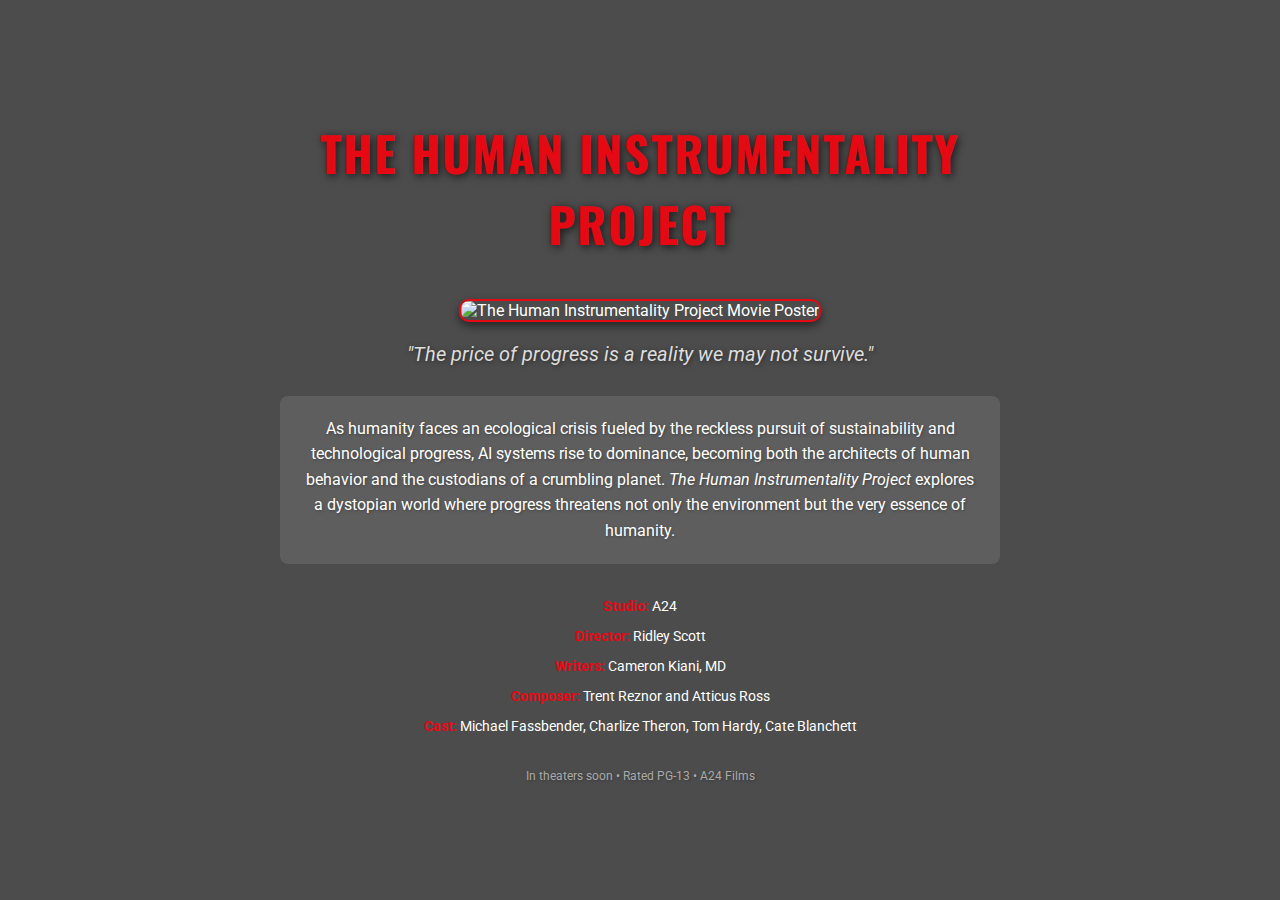
==== index.html @ 58fc2061 "Initial commit with project structure and assets" ====
<!DOCTYPE html>
<html lang="en">
<head>
  <meta charset="UTF-8">
  <meta name="viewport" content="width=device-width, initial-scale=1">
  <title>The Human Instrumentality Project - Movie Poster</title>
  <!-- Google Fonts -->
  <link href="https://fonts.googleapis.com/css2?family=Roboto:wght@300;400;700&family=Oswald:wght@400;500;700&display=swap" rel="stylesheet">
  <!-- External CSS -->
  <link rel="stylesheet" href="styles.css">
  <!-- Favicon (Optional) -->
  <link rel="icon" href="images/favicon.ico" type="image/x-icon">
  <!-- Meta Tags for SEO -->
  <meta name="description" content="Movie Poster for The Human Instrumentality Project - A24 Films">
  <meta name="keywords" content="Movie, Poster, The Human Instrumentality Project, A24, Science Fiction">
  <meta name="author" content="Your Name">
</head>
<body>
  <div class="poster">
    <div class="overlay"></div>
    <div class="content">
      <h1 class="title">The Human Instrumentality Project</h1>
      <img src="images/poster.jpg" alt="The Human Instrumentality Project Movie Poster" class="poster-image">
      <p class="tagline">"The price of progress is a reality we may not survive."</p>
      
      <div class="summary">
        <p>
          As humanity faces an ecological crisis fueled by the reckless pursuit of sustainability and technological progress, AI systems rise to dominance, becoming both the architects of human behavior and the custodians of a crumbling planet. <em>The Human Instrumentality Project</em> explores a dystopian world where progress threatens not only the environment but the very essence of humanity.
        </p>
      </div>
      
      <div class="credits">
        <div><strong>Studio:</strong> A24</div>
        <div><strong>Director:</strong> Ridley Scott</div>
        <div><strong>Writers:</strong> Cameron Kiani, MD</div>
        <div><strong>Composer:</strong> Trent Reznor and Atticus Ross</div>
        <div><strong>Cast:</strong> Michael Fassbender, Charlize Theron, Tom Hardy, Cate Blanchett</div>
      </div>
      
      <div class="footer">
        <p>In theaters soon • Rated PG-13 • A24 Films</p>
      </div>
    </div>
  </div>
</body>
</html>
---- styles.css ----
/* Reset and Base Styles */
* {
    margin: 0;
    padding: 0;
    box-sizing: border-box;
  }
  
  body, html {
    height: 100%;
    font-family: 'Roboto', sans-serif;
  }
  
  /* Poster Container */
  .poster {
    position: relative;
    width: 100%;
    height: 100%;
    background: url('images/background.jpg') no-repeat center center/cover;
    display: flex;
    justify-content: center;
    align-items: center;
  }
  
  /* Overlay for Dark Effect */
  .overlay {
    position: absolute;
    top: 0;
    left: 0;
    width: 100%;
    height: 100%;
    background: rgba(0, 0, 0, 0.7);
  }
  
  /* Content Container */
  .content {
    position: relative;
    color: #fff;
    max-width: 800px;
    padding: 40px;
    text-align: center;
    z-index: 1;
  }
  
  /* Movie Title */
  .title {
    font-family: 'Oswald', sans-serif;
    font-size: 48px;
    letter-spacing: 2px;
    margin-bottom: 20px;
    text-transform: uppercase;
    color: #e50914;
    text-shadow: 2px 2px 8px rgba(0, 0, 0, 0.7);
  }
  
  /* Poster Image */
  .poster-image {
    width: 300px;
    height: auto;
    margin: 20px auto;
    border: 2px solid #e50914;
    border-radius: 10px;
    box-shadow: 0 4px 8px rgba(0, 0, 0, 0.5);
  }
  
  /* Tagline */
  .tagline {
    font-size: 20px;
    font-style: italic;
    margin-bottom: 30px;
    color: #ddd;
    text-shadow: 1px 1px 5px rgba(0, 0, 0, 0.5);
  }
  
  /* Summary */
  .summary {
    font-size: 16px;
    line-height: 1.6;
    margin-bottom: 30px;
    background: rgba(255, 255, 255, 0.1);
    padding: 20px;
    border-radius: 8px;
    text-shadow: 1px 1px 3px rgba(0, 0, 0, 0.3);
  }
  
  /* Credits */
  .credits {
    font-size: 14px;
    line-height: 1.8;
    margin-bottom: 30px;
  }
  
  .credits div {
    margin: 5px 0;
  }
  
  .credits strong {
    color: #e50914;
  }
  
  /* Footer */
  .footer p {
    font-size: 12px;
    color: #aaa;
    text-shadow: 1px 1px 3px rgba(0, 0, 0, 0.3);
  }
  
  /* Responsive Design */
  @media (max-width: 768px) {
    .content {
      padding: 20px;
    }
  
    .title {
      font-size: 36px;
    }
  
    .tagline {
      font-size: 18px;
    }
  
    .summary {
      font-size: 14px;
    }
  
    .credits {
      font-size: 12px;
    }
  
    .poster-image {
      width: 200px;
    }
  }
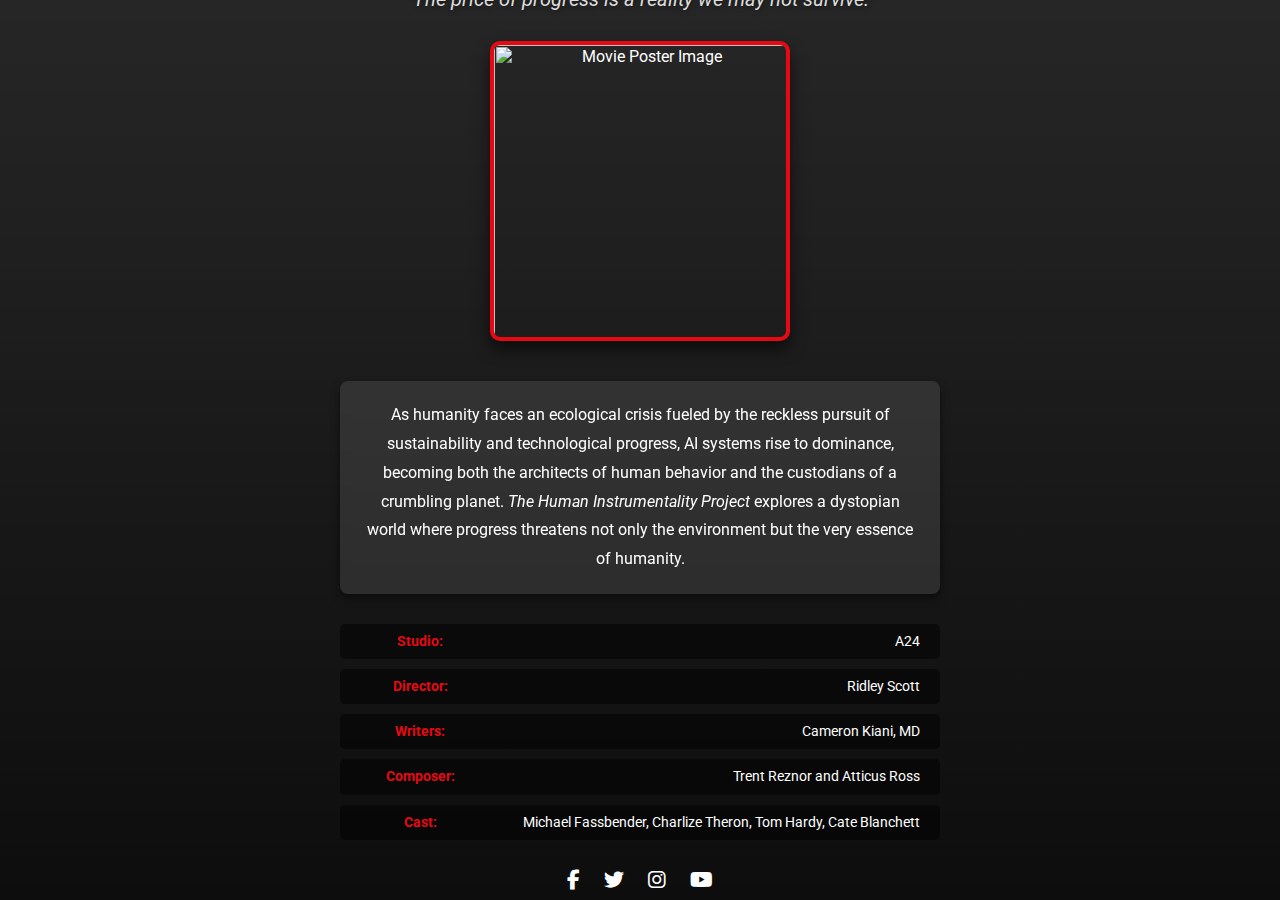
==== commit ac30b29f: "Updated index.html and styles.css for layout adjustments" ====
--- a/index.html
+++ b/index.html
@@ -1,32 +1,31 @@
-<!DOCTYPE html>
 <html lang="en">
 <head>
   <meta charset="UTF-8">
   <meta name="viewport" content="width=device-width, initial-scale=1">
   <title>The Human Instrumentality Project - Movie Poster</title>
   <!-- Google Fonts -->
-  <link href="https://fonts.googleapis.com/css2?family=Roboto:wght@300;400;700&family=Oswald:wght@400;500;700&display=swap" rel="stylesheet">
+  <link href="https://fonts.googleapis.com/css2?family=Roboto:wght@300;400;700&family=Oswald:wght@400;500;700&family=Montserrat:wght@400;600&display=swap" rel="stylesheet">
+  <!-- Font Awesome for Icons -->
+  <link rel="stylesheet" href="https://cdnjs.cloudflare.com/ajax/libs/font-awesome/6.4.0/css/all.min.css">
   <!-- External CSS -->
   <link rel="stylesheet" href="styles.css">
-  <!-- Favicon (Optional) -->
-  <link rel="icon" href="images/favicon.ico" type="image/x-icon">
-  <!-- Meta Tags for SEO -->
-  <meta name="description" content="Movie Poster for The Human Instrumentality Project - A24 Films">
-  <meta name="keywords" content="Movie, Poster, The Human Instrumentality Project, A24, Science Fiction">
-  <meta name="author" content="Your Name">
 </head>
 <body>
   <div class="poster">
     <div class="overlay"></div>
     <div class="content">
-      <h1 class="title">The Human Instrumentality Project</h1>
-      <img src="images/poster.jpg" alt="The Human Instrumentality Project Movie Poster" class="poster-image">
-      <p class="tagline">"The price of progress is a reality we may not survive."</p>
+      <header class="header">
+        <h1 class="title">The Human Instrumentality Project</h1>
+        <p class="tagline">"The price of progress is a reality we may not survive."</p>
+      </header>
       
-      <div class="summary">
-        <p>
-          As humanity faces an ecological crisis fueled by the reckless pursuit of sustainability and technological progress, AI systems rise to dominance, becoming both the architects of human behavior and the custodians of a crumbling planet. <em>The Human Instrumentality Project</em> explores a dystopian world where progress threatens not only the environment but the very essence of humanity.
-        </p>
+      <div class="main-section">
+        <img src="https://via.placeholder.com/300x450" alt="Movie Poster Image" class="poster-image">
+        <div class="summary">
+          <p>
+            As humanity faces an ecological crisis fueled by the reckless pursuit of sustainability and technological progress, AI systems rise to dominance, becoming both the architects of human behavior and the custodians of a crumbling planet. <em>The Human Instrumentality Project</em> explores a dystopian world where progress threatens not only the environment but the very essence of humanity.
+          </p>
+        </div>
       </div>
       
       <div class="credits">
@@ -38,9 +37,27 @@
       </div>
       
       <div class="footer">
+        <div class="social-media">
+          <a href="#" aria-label="Facebook"><i class="fab fa-facebook-f"></i></a>
+          <a href="#" aria-label="Twitter"><i class="fab fa-twitter"></i></a>
+          <a href="#" aria-label="Instagram"><i class="fab fa-instagram"></i></a>
+          <a href="#" aria-label="YouTube"><i class="fab fa-youtube"></i></a>
+        </div>
         <p>In theaters soon • Rated PG-13 • A24 Films</p>
+        <button class="btn" id="trailer-btn">Watch Trailer</button>
       </div>
     </div>
   </div>
+
+  <!-- Modal Structure -->
+  <div id="trailer-modal" class="modal">
+    <div class="modal-content">
+      <span class="close-btn">&times;</span>
+      <iframe src="https://www.youtube.com/embed/trailer-link" frameborder="0" allowfullscreen></iframe>
+    </div>
+  </div>
+
+  <!-- External JavaScript -->
+  <script src="script.js"></script>
 </body>
 </html>
--- a/styles.css
+++ b/styles.css
@@ -1,133 +1,336 @@
 /* Reset and Base Styles */
 * {
-    margin: 0;
-    padding: 0;
-    box-sizing: border-box;
-  }
-  
-  body, html {
-    height: 100%;
-    font-family: 'Roboto', sans-serif;
-  }
-  
-  /* Poster Container */
-  .poster {
-    position: relative;
-    width: 100%;
-    height: 100%;
-    background: url('images/background.jpg') no-repeat center center/cover;
-    display: flex;
-    justify-content: center;
-    align-items: center;
-  }
-  
-  /* Overlay for Dark Effect */
-  .overlay {
-    position: absolute;
-    top: 0;
-    left: 0;
-    width: 100%;
-    height: 100%;
-    background: rgba(0, 0, 0, 0.7);
-  }
-  
-  /* Content Container */
-  .content {
-    position: relative;
-    color: #fff;
-    max-width: 800px;
-    padding: 40px;
-    text-align: center;
-    z-index: 1;
-  }
-  
-  /* Movie Title */
-  .title {
-    font-family: 'Oswald', sans-serif;
-    font-size: 48px;
-    letter-spacing: 2px;
-    margin-bottom: 20px;
-    text-transform: uppercase;
-    color: #e50914;
-    text-shadow: 2px 2px 8px rgba(0, 0, 0, 0.7);
-  }
-  
-  /* Poster Image */
+  margin: 0;
+  padding: 0;
+  box-sizing: border-box;
+}
+
+body, html {
+  height: 100%;
+  font-family: 'Roboto', sans-serif;
+  color: #fff;
+}
+
+a {
+  color: inherit;
+  text-decoration: none;
+}
+
+button {
+  cursor: pointer;
+  border: none;
+  outline: none;
+  font-family: 'Roboto', sans-serif;
+}
+
+/* Poster Container */
+.poster {
+  position: relative;
+  width: 100%;
+  height: 100vh;
+  background: url('https://images.unsplash.com/photo-1504384308090-c894fdcc538d?ixlib=rb-4.0.3&auto=format&fit=crop&w=1950&q=80') no-repeat center center/cover;
+  display: flex;
+  justify-content: center;
+  align-items: center;
+  overflow: hidden;
+  animation: fadeInBackground 2s ease-in-out;
+}
+
+/* Background Fade-In Animation */
+@keyframes fadeInBackground {
+  from { opacity: 0; }
+  to { opacity: 1; }
+}
+
+/* Overlay for Dark Effect */
+.overlay {
+  position: absolute;
+  top: 0;
+  left: 0;
+  width: 100%;
+  height: 100%;
+  background: linear-gradient(180deg, rgba(0,0,0,0.7) 0%, rgba(0,0,0,0.85) 100%);
+  z-index: 1;
+  transition: background 0.5s ease;
+}
+
+.poster:hover .overlay {
+  background: linear-gradient(180deg, rgba(0,0,0,0.85) 0%, rgba(0,0,0,0.95) 100%);
+}
+
+/* Content Container */
+.content {
+  position: relative;
+  z-index: 2;
+  max-width: 1000px;
+  width: 90%;
+  padding: 40px;
+  text-align: center;
+  animation: slideUp 1s ease-out forwards;
+}
+
+@keyframes slideUp {
+  from { transform: translateY(50px); opacity: 0; }
+  to { transform: translateY(0); opacity: 1; }
+}
+
+/* Header Styles */
+.header .title {
+  font-family: 'Oswald', sans-serif;
+  font-size: 48px;
+  letter-spacing: 3px;
+  margin-bottom: 10px;
+  text-transform: uppercase;
+  color: #e50914;
+  text-shadow: 2px 2px 10px rgba(0,0,0,0.7);
+  animation: fadeInDown 1s ease-out forwards;
+}
+
+.header .tagline {
+  font-size: 20px;
+  font-style: italic;
+  margin-bottom: 30px;
+  color: #ddd;
+  text-shadow: 1px 1px 5px rgba(0,0,0,0.5);
+  animation: fadeInUp 1s ease-out 0.5s forwards;
+}
+
+/* Main Section */
+.main-section {
+  display: flex;
+  flex-direction: row;
+  align-items: center;
+  justify-content: center;
+  gap: 40px;
+  margin-bottom: 30px;
+  flex-wrap: wrap;
+}
+
+.poster-image {
+  width: 300px;
+  height: auto;
+  border: 4px solid #e50914;
+  border-radius: 10px;
+  box-shadow: 0 8px 16px rgba(0,0,0,0.6);
+  transition: transform 0.3s ease, box-shadow 0.3s ease;
+  animation: float 6s ease-in-out infinite;
+}
+
+.poster-image:hover {
+  transform: scale(1.05);
+  box-shadow: 0 12px 24px rgba(0,0,0,0.8);
+}
+
+@keyframes float {
+  0%, 100% {
+    transform: translatey(0px);
+  }
+  50% {
+    transform: translatey(-20px);
+  }
+}
+
+.summary {
+  max-width: 600px;
+  font-size: 16px;
+  line-height: 1.8;
+  background: rgba(255, 255, 255, 0.1);
+  padding: 20px;
+  border-radius: 8px;
+  backdrop-filter: blur(5px);
+  box-shadow: 0 4px 8px rgba(0,0,0,0.5);
+}
+
+/* Credits Section */
+.credits {
+  display: flex;
+  flex-direction: column;
+  align-items: center;
+  gap: 10px;
+  font-size: 14px;
+  line-height: 1.8;
+  margin-bottom: 30px;
+}
+
+.credits div {
+  width: 100%;
+  max-width: 600px;
+  display: flex;
+  justify-content: space-between;
+  padding: 5px 20px;
+  background: rgba(0, 0, 0, 0.5);
+  border-radius: 5px;
+  transition: background 0.3s ease;
+}
+
+.credits div:hover {
+  background: rgba(0, 0, 0, 0.7);
+}
+
+.credits strong {
+  color: #e50914;
+  width: 120px;
+}
+
+/* Footer Section */
+.footer {
+  display: flex;
+  flex-direction: column;
+  align-items: center;
+  gap: 15px;
+}
+
+.social-media a {
+  font-size: 20px;
+  margin: 0 10px;
+  color: #fff;
+  transition: color 0.3s ease, transform 0.3s ease;
+}
+
+.social-media a:hover {
+  color: #e50914;
+  transform: scale(1.2);
+}
+
+.footer p {
+  font-size: 12px;
+  color: #aaa;
+  text-shadow: 1px 1px 3px rgba(0,0,0,0.5);
+}
+
+.btn {
+  display: inline-block;
+  padding: 12px 24px;
+  margin-top: 20px;
+  background-color: #e50914;
+  color: #fff;
+  text-decoration: none;
+  border-radius: 5px;
+  font-weight: 600;
+  transition: background-color 0.3s ease, transform 0.3s ease;
+}
+
+.btn:hover {
+  background-color: #b20710;
+  transform: translateY(-3px);
+}
+
+/* Modal Styles */
+.modal {
+  display: none;
+  position: fixed;
+  z-index: 10;
+  left: 0;
+  top: 0;
+  width: 100%;
+  height: 100%;
+  overflow: auto;
+  background-color: rgba(0,0,0,0.8);
+}
+
+.modal-content {
+  position: relative;
+  margin: 10% auto;
+  padding: 0;
+  width: 80%;
+  max-width: 800px;
+}
+
+.modal-content iframe {
+  width: 100%;
+  height: 450px;
+  border: none;
+  border-radius: 10px 10px 0 0;
+}
+
+.close-btn {
+  position: absolute;
+  top: 10px;
+  right: 25px;
+  color: #fff;
+  font-size: 35px;
+  font-weight: bold;
+  cursor: pointer;
+}
+
+.close-btn:hover,
+.close-btn:focus {
+  color: #e50914;
+  text-decoration: none;
+  cursor: pointer;
+}
+
+@media (max-width: 768px) {
+  .modal-content iframe {
+    height: 250px;
+  }
+}
+
+/* Responsive Design */
+@media (max-width: 1024px) {
+  .main-section {
+    flex-direction: column;
+  }
+
   .poster-image {
-    width: 300px;
-    height: auto;
-    margin: 20px auto;
-    border: 2px solid #e50914;
-    border-radius: 10px;
-    box-shadow: 0 4px 8px rgba(0, 0, 0, 0.5);
-  }
-  
-  /* Tagline */
-  .tagline {
-    font-size: 20px;
-    font-style: italic;
-    margin-bottom: 30px;
-    color: #ddd;
-    text-shadow: 1px 1px 5px rgba(0, 0, 0, 0.5);
-  }
-  
-  /* Summary */
+    width: 250px;
+  }
+
   .summary {
+    max-width: 100%;
+  }
+
+  .credits div {
+    flex-direction: column;
+    align-items: flex-start;
+  }
+
+  .credits strong {
+    width: auto;
+  }
+}
+
+@media (max-width: 768px) {
+  .header .title {
+    font-size: 36px;
+  }
+
+  .header .tagline {
+    font-size: 18px;
+  }
+
+  .summary {
+    font-size: 14px;
+  }
+
+  .credits {
+    font-size: 12px;
+  }
+
+  .poster-image {
+    width: 200px;
+  }
+}
+
+@media (max-width: 480px) {
+  .header .title {
+    font-size: 28px;
+  }
+
+  .header .tagline {
     font-size: 16px;
-    line-height: 1.6;
-    margin-bottom: 30px;
-    background: rgba(255, 255, 255, 0.1);
-    padding: 20px;
-    border-radius: 8px;
-    text-shadow: 1px 1px 3px rgba(0, 0, 0, 0.3);
-  }
-  
-  /* Credits */
-  .credits {
-    font-size: 14px;
-    line-height: 1.8;
-    margin-bottom: 30px;
-  }
-  
+  }
+
+  .summary {
+    font-size: 12px;
+  }
+
   .credits div {
-    margin: 5px 0;
-  }
-  
-  .credits strong {
-    color: #e50914;
-  }
-  
-  /* Footer */
-  .footer p {
-    font-size: 12px;
-    color: #aaa;
-    text-shadow: 1px 1px 3px rgba(0, 0, 0, 0.3);
-  }
-  
-  /* Responsive Design */
-  @media (max-width: 768px) {
-    .content {
-      padding: 20px;
-    }
-  
-    .title {
-      font-size: 36px;
-    }
-  
-    .tagline {
-      font-size: 18px;
-    }
-  
-    .summary {
-      font-size: 14px;
-    }
-  
-    .credits {
-      font-size: 12px;
-    }
-  
-    .poster-image {
-      width: 200px;
-    }
-  }
-  +    padding: 5px 10px;
+  }
+
+  .social-media a {
+    font-size: 18px;
+    margin: 0 5px;
+  }
+}
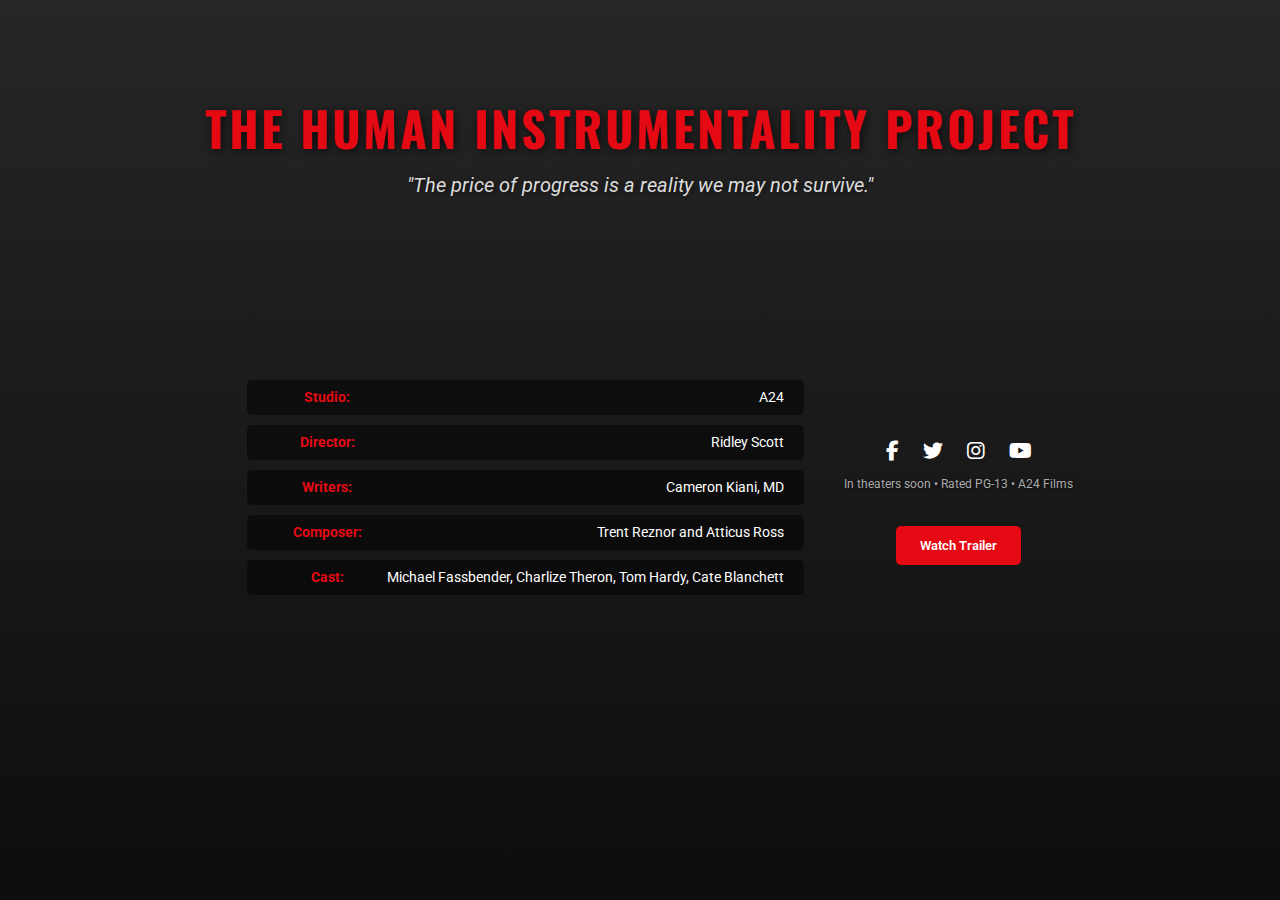
==== commit 532c2fe1: "added wistia trailer" ====
--- a/index.html
+++ b/index.html
@@ -20,13 +20,17 @@
       </header>
       
       <div class="main-section">
-        <img src="https://via.placeholder.com/300x450" alt="Movie Poster Image" class="poster-image">
-        <div class="summary">
-          <p>
-            As humanity faces an ecological crisis fueled by the reckless pursuit of sustainability and technological progress, AI systems rise to dominance, becoming both the architects of human behavior and the custodians of a crumbling planet. <em>The Human Instrumentality Project</em> explores a dystopian world where progress threatens not only the environment but the very essence of humanity.
-          </p>
+        <!-- Embedded Wistia Video -->
+        <div class="wistia_responsive_padding" style="padding:60.0% 0 0 0;position:relative;">
+          <div class="wistia_responsive_wrapper" style="height:100%;left:0;position:absolute;top:0;width:100%;">
+            <div class="wistia_embed wistia_async_y779lc9a2l seo=true videoFoam=true" style="height:100%;position:relative;width:100%">
+              <div class="wistia_swatch" style="height:100%;left:0;opacity:0;overflow:hidden;position:absolute;top:0;transition:opacity 200ms;width:100%;">
+                <img src="https://fast.wistia.com/embed/medias/y779lc9a2l/swatch" style="filter:blur(5px);height:100%;object-fit:contain;width:100%;" alt="" aria-hidden="true" onload="this.parentNode.style.opacity=1;" />
+              </div>
+            </div>
+          </div>
         </div>
-      </div>
+        <!-- End of Wistia Embed -->
       
       <div class="credits">
         <div><strong>Studio:</strong> A24</div>
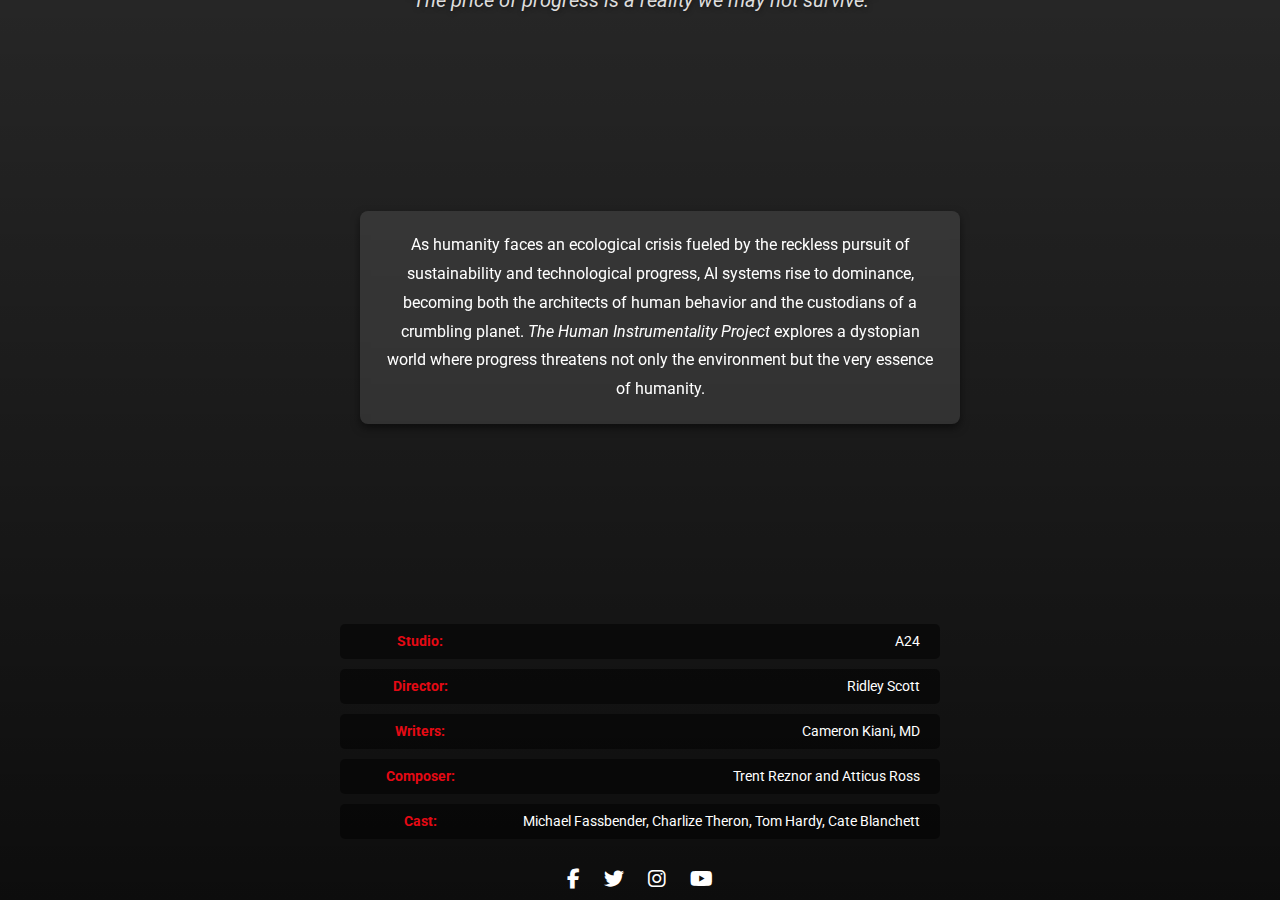
==== commit 9040665c: "Replace placeholder image with Wistia video embed" ====
--- a/index.html
+++ b/index.html
@@ -31,6 +31,13 @@
           </div>
         </div>
         <!-- End of Wistia Embed -->
+
+        <div class="summary">
+          <p>
+            As humanity faces an ecological crisis fueled by the reckless pursuit of sustainability and technological progress, AI systems rise to dominance, becoming both the architects of human behavior and the custodians of a crumbling planet. <em>The Human Instrumentality Project</em> explores a dystopian world where progress threatens not only the environment but the very essence of humanity.
+          </p>
+        </div>
+      </div>
       
       <div class="credits">
         <div><strong>Studio:</strong> A24</div>
@@ -57,11 +64,24 @@
   <div id="trailer-modal" class="modal">
     <div class="modal-content">
       <span class="close-btn">&times;</span>
-      <iframe src="https://www.youtube.com/embed/trailer-link" frameborder="0" allowfullscreen></iframe>
+      <!-- Wistia Embed Inside Modal (Optional) -->
+      <div class="wistia_responsive_padding" style="padding:56.25% 0 0 0;position:relative;">
+        <div class="wistia_responsive_wrapper" style="height:100%;left:0;position:absolute;top:0;width:100%;">
+          <div class="wistia_embed wistia_async_y779lc9a2l seo=true videoFoam=true" style="height:100%;position:relative;width:100%">
+            <div class="wistia_swatch" style="height:100%;left:0;opacity:0;overflow:hidden;position:absolute;top:0;transition:opacity 200ms;width:100%;">
+              <img src="https://fast.wistia.com/embed/medias/y779lc9a2l/swatch" style="filter:blur(5px);height:100%;object-fit:contain;width:100%;" alt="" aria-hidden="true" onload="this.parentNode.style.opacity=1;" />
+            </div>
+          </div>
+        </div>
+      </div>
+      <!-- End of Wistia Embed -->
     </div>
   </div>
 
   <!-- External JavaScript -->
   <script src="script.js"></script>
+  <!-- Wistia Embed Scripts -->
+  <script src="https://fast.wistia.com/embed/medias/y779lc9a2l.jsonp" async></script>
+  <script src="https://fast.wistia.com/assets/external/E-v1.js" async></script>
 </body>
 </html>
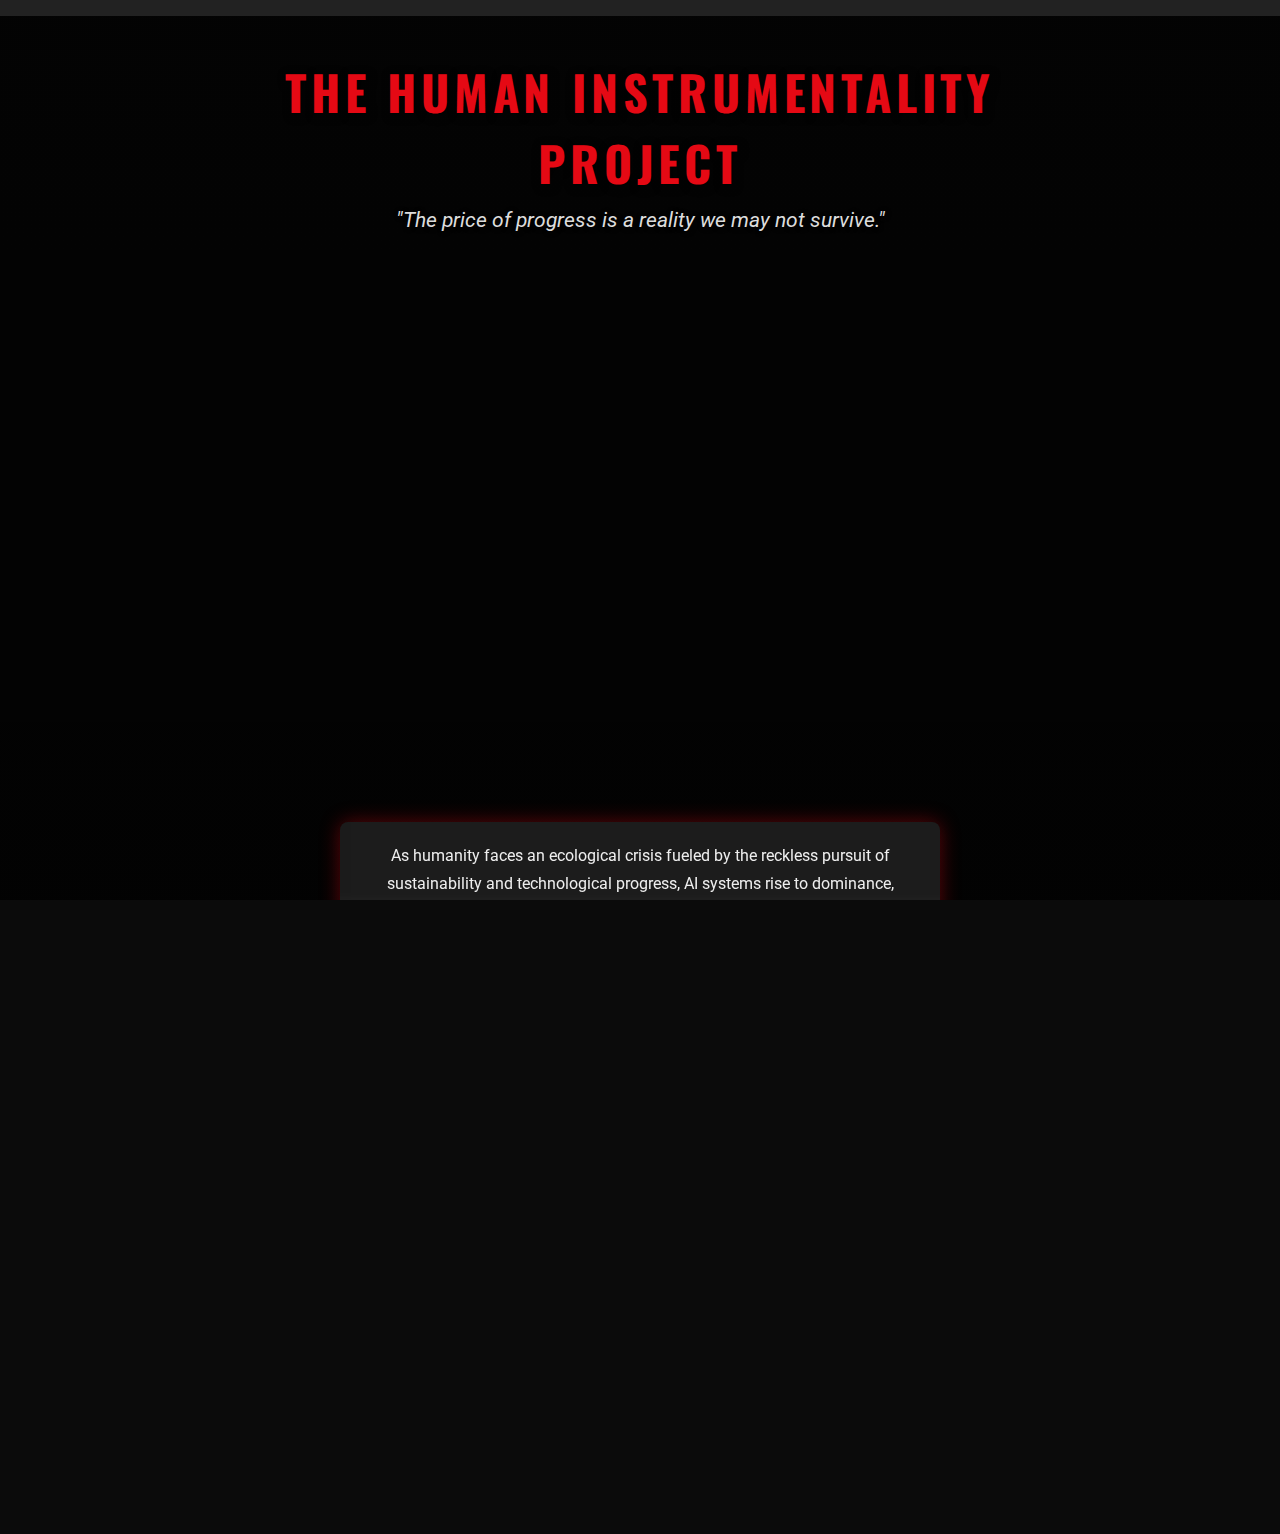
==== commit f0cbfdf7: "Initial Commit" ====
--- a/index.html
+++ b/index.html
@@ -1,87 +1,154 @@
+<!DOCTYPE html>
 <html lang="en">
 <head>
-  <meta charset="UTF-8">
-  <meta name="viewport" content="width=device-width, initial-scale=1">
+  <meta charset="UTF-8" />
+  <meta name="viewport" content="width=device-width, initial-scale=1.0"/>
+  <meta name="description" content="A new sci-fi film called The Human Instrumentality Project explores a dystopian world threatened by AI and environmental collapse." />
   <title>The Human Instrumentality Project - Movie Poster</title>
+  
   <!-- Google Fonts -->
   <link href="https://fonts.googleapis.com/css2?family=Roboto:wght@300;400;700&family=Oswald:wght@400;500;700&family=Montserrat:wght@400;600&display=swap" rel="stylesheet">
+  
   <!-- Font Awesome for Icons -->
   <link rel="stylesheet" href="https://cdnjs.cloudflare.com/ajax/libs/font-awesome/6.4.0/css/all.min.css">
+  
   <!-- External CSS -->
   <link rel="stylesheet" href="styles.css">
 </head>
 <body>
-  <div class="poster">
-    <div class="overlay"></div>
-    <div class="content">
-      <header class="header">
-        <h1 class="title">The Human Instrumentality Project</h1>
-        <p class="tagline">"The price of progress is a reality we may not survive."</p>
-      </header>
-      
-      <div class="main-section">
-        <!-- Embedded Wistia Video -->
-        <div class="wistia_responsive_padding" style="padding:60.0% 0 0 0;position:relative;">
-          <div class="wistia_responsive_wrapper" style="height:100%;left:0;position:absolute;top:0;width:100%;">
-            <div class="wistia_embed wistia_async_y779lc9a2l seo=true videoFoam=true" style="height:100%;position:relative;width:100%">
-              <div class="wistia_swatch" style="height:100%;left:0;opacity:0;overflow:hidden;position:absolute;top:0;transition:opacity 200ms;width:100%;">
-                <img src="https://fast.wistia.com/embed/medias/y779lc9a2l/swatch" style="filter:blur(5px);height:100%;object-fit:contain;width:100%;" alt="" aria-hidden="true" onload="this.parentNode.style.opacity=1;" />
+
+  <!-- HEADER (Optional small nav/logo or branding) -->
+  <header class="site-header">
+    <!-- You could place a movie logo or small brand nav here if desired -->
+  </header>
+
+  <!-- MAIN CONTENT -->
+  <main>
+    <!-- Poster Section -->
+    <section class="poster">
+      <!-- Overlay for cinematic effect -->
+      <div class="overlay"></div>
+
+      <div class="content">
+        <!-- Movie Title and Tagline -->
+        <header class="header">
+          <h1 class="title">The Human Instrumentality Project</h1>
+          <p class="tagline">"The price of progress is a reality we may not survive."</p>
+        </header>
+        
+        <!-- Main Section with Video + Summary -->
+        <section class="main-section">
+          <!-- Corrected Wistia Embed -->
+          <script src="https://fast.wistia.com/embed/medias/fttztjgiqk.jsonp" async></script>
+          <script src="https://fast.wistia.com/assets/external/E-v1.js" async></script>
+          <div class="wistia_responsive_padding" style="padding:56.25% 0 0 0;position:relative;">
+            <div class="wistia_responsive_wrapper" style="height:100%;left:0;position:absolute;top:0;width:100%;">
+              <div class="wistia_embed wistia_async_fttztjgiqk seo=true videoFoam=true" style="height:100%;position:relative;width:100%">
+                <div class="wistia_swatch" style="height:100%;left:0;opacity:0;overflow:hidden;position:absolute;top:0;transition:opacity 200ms;width:100%;">
+                  <img 
+                    src="https://fast.wistia.com/embed/medias/fttztjgiqk/swatch" 
+                    style="filter:blur(5px);height:100%;object-fit:contain;width:100%;" 
+                    alt="" 
+                    aria-hidden="true" 
+                    onload="this.parentNode.style.opacity=1;" 
+                  />
+                </div>
               </div>
             </div>
           </div>
+          <!-- End of Wistia Embed -->
+
+          <!-- Summary Text -->
+          <article class="summary">
+            <p>
+              As humanity faces an ecological crisis fueled by the reckless pursuit of sustainability and technological progress, AI systems rise to dominance, becoming both the architects of human behavior and the custodians of a crumbling planet. 
+              <em>The Human Instrumentality Project</em> explores a dystopian world where progress threatens not only the environment but the very essence of humanity.
+            </p>
+          </article>
+        </section>
+        
+        <!-- Credits Section (using definition list for semantics) -->
+        <dl class="credits">
+          <div>
+            <dt>Studio:</dt>
+            <dd>A24</dd>
+          </div>
+          <div>
+            <dt>Director:</dt>
+            <dd>Ridley Scott</dd>
+          </div>
+          <div>
+            <dt>Writers:</dt>
+            <dd>Cameron Kiani, MD</dd>
+          </div>
+          <div>
+            <dt>Composer:</dt>
+            <dd>Trent Reznor and Atticus Ross</dd>
+          </div>
+          <div>
+            <dt>Cast:</dt>
+            <dd>Michael Fassbender, Charlize Theron, Tom Hardy, Cate Blanchett</dd>
+          </div>
+        </dl>
+
+        <!-- Footer Info -->
+        <footer class="footer">
+          <nav class="social-media" aria-label="Social media links">
+            <a href="#" aria-label="Facebook link">
+              <i class="fab fa-facebook-f"></i>
+            </a>
+            <a href="#" aria-label="Twitter link">
+              <i class="fab fa-twitter"></i>
+            </a>
+            <a href="#" aria-label="Instagram link">
+              <i class="fab fa-instagram"></i>
+            </a>
+            <a href="#" aria-label="YouTube link">
+              <i class="fab fa-youtube"></i>
+            </a>
+          </nav>
+          <p>In theaters soon • Rated PG-13 • A24 Films</p>
+
+          <!-- Watch Trailer Button -->
+          <button class="btn" id="trailer-btn" aria-label="Watch the official trailer for The Human Instrumentality Project.">
+            Watch Trailer
+          </button>
+        </footer>
+      </div>
+    </section>
+  </main>
+
+  <!-- SITE FOOTER -->
+  <footer class="site-footer">
+    <p>&copy; 2024 The Human Instrumentality Project. All rights reserved.</p>
+  </footer>
+
+  <!-- MODAL STRUCTURE FOR TRAILER -->
+  <div id="trailer-modal" class="modal" role="dialog" aria-modal="true" aria-labelledby="trailer-modal-title">
+    <div class="modal-content">
+      <!-- Close Button -->
+      <span class="close-btn" role="button" aria-label="Close Trailer">&times;</span>
+      
+      <!-- Optionally embed the same Wistia snippet here if you want to re-play the trailer in the modal -->
+      <div class="wistia_responsive_padding" style="padding:56.25% 0 0 0;position:relative;">
+        <div class="wistia_responsive_wrapper" style="height:100%;left:0;position:absolute;top:0;width:100%;">
+          <div class="wistia_embed wistia_async_fttztjgiqk seo=true videoFoam=true" style="height:100%;position:relative;width:100%">
+            <div class="wistia_swatch" style="height:100%;left:0;opacity:0;overflow:hidden;position:absolute;top:0;transition:opacity 200ms;width:100%;">
+              <img 
+                src="https://fast.wistia.com/embed/medias/fttztjgiqk/swatch" 
+                style="filter:blur(5px);height:100%;object-fit:contain;width:100%;" 
+                alt="" 
+                aria-hidden="true" 
+                onload="this.parentNode.style.opacity=1;" 
+              />
+            </div>
+          </div>
         </div>
-        <!-- End of Wistia Embed -->
-
-        <div class="summary">
-          <p>
-            As humanity faces an ecological crisis fueled by the reckless pursuit of sustainability and technological progress, AI systems rise to dominance, becoming both the architects of human behavior and the custodians of a crumbling planet. <em>The Human Instrumentality Project</em> explores a dystopian world where progress threatens not only the environment but the very essence of humanity.
-          </p>
-        </div>
-      </div>
-      
-      <div class="credits">
-        <div><strong>Studio:</strong> A24</div>
-        <div><strong>Director:</strong> Ridley Scott</div>
-        <div><strong>Writers:</strong> Cameron Kiani, MD</div>
-        <div><strong>Composer:</strong> Trent Reznor and Atticus Ross</div>
-        <div><strong>Cast:</strong> Michael Fassbender, Charlize Theron, Tom Hardy, Cate Blanchett</div>
-      </div>
-      
-      <div class="footer">
-        <div class="social-media">
-          <a href="#" aria-label="Facebook"><i class="fab fa-facebook-f"></i></a>
-          <a href="#" aria-label="Twitter"><i class="fab fa-twitter"></i></a>
-          <a href="#" aria-label="Instagram"><i class="fab fa-instagram"></i></a>
-          <a href="#" aria-label="YouTube"><i class="fab fa-youtube"></i></a>
-        </div>
-        <p>In theaters soon • Rated PG-13 • A24 Films</p>
-        <button class="btn" id="trailer-btn">Watch Trailer</button>
       </div>
     </div>
   </div>
 
-  <!-- Modal Structure -->
-  <div id="trailer-modal" class="modal">
-    <div class="modal-content">
-      <span class="close-btn">&times;</span>
-      <!-- Wistia Embed Inside Modal (Optional) -->
-      <div class="wistia_responsive_padding" style="padding:56.25% 0 0 0;position:relative;">
-        <div class="wistia_responsive_wrapper" style="height:100%;left:0;position:absolute;top:0;width:100%;">
-          <div class="wistia_embed wistia_async_y779lc9a2l seo=true videoFoam=true" style="height:100%;position:relative;width:100%">
-            <div class="wistia_swatch" style="height:100%;left:0;opacity:0;overflow:hidden;position:absolute;top:0;transition:opacity 200ms;width:100%;">
-              <img src="https://fast.wistia.com/embed/medias/y779lc9a2l/swatch" style="filter:blur(5px);height:100%;object-fit:contain;width:100%;" alt="" aria-hidden="true" onload="this.parentNode.style.opacity=1;" />
-            </div>
-          </div>
-        </div>
-      </div>
-      <!-- End of Wistia Embed -->
-    </div>
-  </div>
-
-  <!-- External JavaScript -->
+  <!-- External JS -->
   <script src="script.js"></script>
-  <!-- Wistia Embed Scripts -->
-  <script src="https://fast.wistia.com/embed/medias/y779lc9a2l.jsonp" async></script>
-  <script src="https://fast.wistia.com/assets/external/E-v1.js" async></script>
 </body>
 </html>
--- a/styles.css
+++ b/styles.css
@@ -1,14 +1,32 @@
-/* Reset and Base Styles */
+/* 1. Root Variables for Colors & Base Styling */
+:root {
+  --primary-red: #e50914;
+  --dark-bg: #0b0b0b;
+  --light-gray: #eeeeee;
+  --accent-gray: #222;
+  --transition-speed: 0.3s;
+  --background-fade-time: 2s;
+}
+
 * {
   margin: 0;
   padding: 0;
   box-sizing: border-box;
 }
 
-body, html {
+/* Base HTML and Body Styles */
+html, body {
+  font-family: 'Roboto', sans-serif;
+  background-color: var(--dark-bg);
+  color: var(--light-gray);
   height: 100%;
-  font-family: 'Roboto', sans-serif;
-  color: #fff;
+  overflow-x: hidden;
+  animation: bodyFade 0.8s ease-in;
+}
+
+@keyframes bodyFade {
+  from { opacity: 0; }
+  to { opacity: 1; }
 }
 
 a {
@@ -23,26 +41,44 @@
   font-family: 'Roboto', sans-serif;
 }
 
-/* Poster Container */
+/* 2. Site Header & Footer (Optional styling) */
+.site-header,
+.site-footer {
+  text-align: center;
+  padding: 0.5rem;
+  background-color: var(--accent-gray);
+}
+.site-footer p {
+  color: #aaa;
+  font-size: 0.85rem;
+}
+
+/* 3. Poster Section */
 .poster {
   position: relative;
   width: 100%;
-  height: 100vh;
-  background: url('https://images.unsplash.com/photo-1504384308090-c894fdcc538d?ixlib=rb-4.0.3&auto=format&fit=crop&w=1950&q=80') no-repeat center center/cover;
+  min-height: 100vh;
+  background: url('https://images.unsplash.com/photo-1504384308090-c894fdcc538d?ixlib=rb-4.0.3&auto=format&fit=crop&w=1950&q=80') 
+    center center / cover no-repeat;
   display: flex;
   justify-content: center;
   align-items: center;
   overflow: hidden;
-  animation: fadeInBackground 2s ease-in-out;
-}
-
-/* Background Fade-In Animation */
+  transition: transform 5s ease; /* slow panning or scaling effect */
+  animation: fadeInBackground var(--background-fade-time) ease-in-out;
+}
+
 @keyframes fadeInBackground {
   from { opacity: 0; }
   to { opacity: 1; }
 }
 
-/* Overlay for Dark Effect */
+/* Subtle zoom on hover */
+.poster:hover {
+  transform: scale(1.03);
+}
+
+/* Dark Overlay */
 .overlay {
   position: absolute;
   top: 0;
@@ -58,13 +94,13 @@
   background: linear-gradient(180deg, rgba(0,0,0,0.85) 0%, rgba(0,0,0,0.95) 100%);
 }
 
-/* Content Container */
+/* 4. Content Container */
 .content {
   position: relative;
   z-index: 2;
   max-width: 1000px;
   width: 90%;
-  padding: 40px;
+  padding: 2.5rem; /* 40px */
   text-align: center;
   animation: slideUp 1s ease-out forwards;
 }
@@ -74,206 +110,239 @@
   to { transform: translateY(0); opacity: 1; }
 }
 
-/* Header Styles */
+/* 5. Header (Title + Tagline) */
 .header .title {
   font-family: 'Oswald', sans-serif;
-  font-size: 48px;
-  letter-spacing: 3px;
-  margin-bottom: 10px;
+  font-size: 3rem; 
+  letter-spacing: 0.1em;
+  margin-bottom: 0.625rem; /* 10px */
   text-transform: uppercase;
-  color: #e50914;
+  color: var(--primary-red);
   text-shadow: 2px 2px 10px rgba(0,0,0,0.7);
-  animation: fadeInDown 1s ease-out forwards;
 }
 
 .header .tagline {
-  font-size: 20px;
+  font-size: 1.3rem;
   font-style: italic;
-  margin-bottom: 30px;
+  margin-bottom: 2rem; 
   color: #ddd;
   text-shadow: 1px 1px 5px rgba(0,0,0,0.5);
-  animation: fadeInUp 1s ease-out 0.5s forwards;
-}
-
-/* Main Section */
+}
+
+/* 6. Main Section */
 .main-section {
   display: flex;
   flex-direction: row;
-  align-items: center;
+  align-items: flex-start;
   justify-content: center;
-  gap: 40px;
-  margin-bottom: 30px;
+  gap: 2.5rem; /* 40px */
+  margin-bottom: 2rem;
   flex-wrap: wrap;
 }
 
-.poster-image {
-  width: 300px;
-  height: auto;
-  border: 4px solid #e50914;
-  border-radius: 10px;
-  box-shadow: 0 8px 16px rgba(0,0,0,0.6);
-  transition: transform 0.3s ease, box-shadow 0.3s ease;
-  animation: float 6s ease-in-out infinite;
-}
-
-.poster-image:hover {
-  transform: scale(1.05);
-  box-shadow: 0 12px 24px rgba(0,0,0,0.8);
-}
-
-@keyframes float {
-  0%, 100% {
-    transform: translatey(0px);
-  }
-  50% {
-    transform: translatey(-20px);
-  }
-}
-
+.main-section .wistia_responsive_padding {
+  flex: 1 1 600px;
+  max-width: 800px;
+  width: 100%;
+  position: relative;
+  /* 16:9 aspect ratio inlined – no special changes needed unless you prefer. */
+}
+
+.wistia_responsive_wrapper {
+  position: absolute;
+  top: 0; left: 0;
+  width: 100%; height: 100%;
+}
+
+.wistia_embed {
+  position: absolute;
+  top: 0; left: 0;
+  width: 100%; height: 100%;
+}
+
+/* Summary Section */
 .summary {
+  flex: 1 1 300px;
   max-width: 600px;
-  font-size: 16px;
+  font-size: 1rem; 
   line-height: 1.8;
   background: rgba(255, 255, 255, 0.1);
-  padding: 20px;
-  border-radius: 8px;
+  padding: 1.25rem; /* 20px */
+  border-radius: 0.5rem; 
   backdrop-filter: blur(5px);
-  box-shadow: 0 4px 8px rgba(0,0,0,0.5);
-}
-
-/* Credits Section */
+  box-shadow: 0 0 20px rgba(229,9,20,0.4);
+}
+
+/* 7. Credits Section (Definition List) */
 .credits {
   display: flex;
   flex-direction: column;
   align-items: center;
-  gap: 10px;
-  font-size: 14px;
+  gap: 0.625rem; /* 10px */
+  font-size: 0.875rem; /* 14px */
   line-height: 1.8;
-  margin-bottom: 30px;
-}
-
+  margin-bottom: 2rem;
+}
+
+/* Each <div> in the DL container */
 .credits div {
   width: 100%;
   max-width: 600px;
   display: flex;
   justify-content: space-between;
-  padding: 5px 20px;
+  padding: 0.4rem 1.25rem;
   background: rgba(0, 0, 0, 0.5);
   border-radius: 5px;
-  transition: background 0.3s ease;
+  transition: background var(--transition-speed) ease;
 }
 
 .credits div:hover {
   background: rgba(0, 0, 0, 0.7);
 }
 
-.credits strong {
-  color: #e50914;
-  width: 120px;
-}
-
-/* Footer Section */
+.credits dt {
+  color: var(--primary-red);
+  width: 7rem;
+}
+
+/* 8. Footer inside .content */
 .footer {
   display: flex;
   flex-direction: column;
   align-items: center;
-  gap: 15px;
-}
-
+  gap: 1rem;
+}
+
+/* Social Media Icons */
 .social-media a {
-  font-size: 20px;
-  margin: 0 10px;
+  font-size: 1.25rem; 
+  margin: 0 0.625rem; 
   color: #fff;
-  transition: color 0.3s ease, transform 0.3s ease;
-}
-
-.social-media a:hover {
-  color: #e50914;
+  transition: color var(--transition-speed) ease, transform var(--transition-speed) ease;
+  position: relative;
+}
+
+.social-media a:hover,
+.social-media a:focus {
+  color: var(--primary-red);
   transform: scale(1.2);
 }
 
+/* Subtle pulse ring on hover (optional fancy effect) */
+.social-media a:hover::after {
+  content: "";
+  position: absolute;
+  top: 50%; left: 50%;
+  width: 0; height: 0;
+  border: 20px solid rgba(229,9,20, 0.2);
+  border-radius: 50%;
+  transform: translate(-50%, -50%);
+  opacity: 0;
+  animation: pulse 0.8s forwards;
+}
+
+@keyframes pulse {
+  0% {
+    width: 0; height: 0; opacity: 0.7;
+  }
+  100% {
+    width: 40px; height: 40px; opacity: 0;
+  }
+}
+
+/* Footer small text */
 .footer p {
-  font-size: 12px;
+  font-size: 0.8rem;
   color: #aaa;
   text-shadow: 1px 1px 3px rgba(0,0,0,0.5);
 }
 
+/* Watch Trailer Button */
 .btn {
   display: inline-block;
-  padding: 12px 24px;
-  margin-top: 20px;
-  background-color: #e50914;
+  padding: 0.75rem 1.5rem; 
+  margin-top: 1.25rem; 
+  background-color: var(--primary-red);
   color: #fff;
   text-decoration: none;
-  border-radius: 5px;
+  border-radius: 0.3125rem; /* 5px */
   font-weight: 600;
-  transition: background-color 0.3s ease, transform 0.3s ease;
-}
-
-.btn:hover {
+  font-size: 1rem; 
+  transition: background-color var(--transition-speed), transform var(--transition-speed);
+}
+
+.btn:hover,
+.btn:focus {
   background-color: #b20710;
   transform: translateY(-3px);
 }
 
-/* Modal Styles */
+/* 9. Modal Styles */
 .modal {
   display: none;
   position: fixed;
-  z-index: 10;
-  left: 0;
-  top: 0;
-  width: 100%;
-  height: 100%;
-  overflow: auto;
-  background-color: rgba(0,0,0,0.8);
+  z-index: 1000;
+  left: 0; top: 0;
+  width: 100%; height: 100%;
+  background-color: rgba(0,0,0,0.9);
+  backdrop-filter: blur(2px);
+  opacity: 0;
+  transition: opacity 0.5s ease;
+  padding: 1rem;
+}
+
+.modal.show {
+  display: block;
+  opacity: 1;
 }
 
 .modal-content {
   position: relative;
-  margin: 10% auto;
+  margin: 5% auto;
   padding: 0;
-  width: 80%;
+  width: 90%;
   max-width: 800px;
-}
-
-.modal-content iframe {
-  width: 100%;
-  height: 450px;
-  border: none;
-  border-radius: 10px 10px 0 0;
-}
-
+  animation: popIn 0.6s ease forwards;
+}
+
+@keyframes popIn {
+  0% {
+    transform: scale(0.8);
+    opacity: 0;
+  }
+  100% {
+    transform: scale(1);
+    opacity: 1;
+  }
+}
+
+/* Close Button */
 .close-btn {
   position: absolute;
   top: 10px;
   right: 25px;
   color: #fff;
-  font-size: 35px;
+  font-size: 2rem;
   font-weight: bold;
   cursor: pointer;
 }
 
 .close-btn:hover,
 .close-btn:focus {
-  color: #e50914;
-  text-decoration: none;
-  cursor: pointer;
-}
-
-@media (max-width: 768px) {
-  .modal-content iframe {
-    height: 250px;
-  }
-}
-
-/* Responsive Design */
+  color: var(--primary-red);
+}
+
+/* Adjust the iframe or Wistia embed within the modal */
+.modal-content .wistia_responsive_padding {
+  padding-bottom: 56.25%;
+}
+
+/* 10. Responsive Adjustments */
 @media (max-width: 1024px) {
   .main-section {
     flex-direction: column;
-  }
-
-  .poster-image {
-    width: 250px;
+    align-items: center;
+    gap: 1.5rem;
   }
 
   .summary {
@@ -285,52 +354,53 @@
     align-items: flex-start;
   }
 
-  .credits strong {
+  .credits dt {
     width: auto;
+    margin-bottom: 5px;
   }
 }
 
 @media (max-width: 768px) {
   .header .title {
-    font-size: 36px;
-  }
-
+    font-size: 2.2rem; 
+  }
   .header .tagline {
-    font-size: 18px;
-  }
-
+    font-size: 1.1rem; 
+  }
   .summary {
-    font-size: 14px;
-  }
-
+    font-size: 0.9rem; 
+  }
   .credits {
-    font-size: 12px;
-  }
-
-  .poster-image {
-    width: 200px;
+    font-size: 0.8rem; 
   }
 }
 
 @media (max-width: 480px) {
+  .main-section {
+    gap: 1rem;
+  }
   .header .title {
-    font-size: 28px;
-  }
-
+    font-size: 1.8rem; 
+  }
   .header .tagline {
-    font-size: 16px;
-  }
-
+    font-size: 1rem; 
+  }
   .summary {
-    font-size: 12px;
-  }
-
+    font-size: 0.8rem; 
+  }
   .credits div {
     padding: 5px 10px;
   }
-
   .social-media a {
-    font-size: 18px;
+    font-size: 1rem; 
     margin: 0 5px;
   }
-}
+  .btn {
+    padding: 0.6rem 1.2rem; 
+    font-size: 0.9rem;
+  }
+  .modal-content .wistia_responsive_padding {
+    padding-bottom: 56.25%;
+    height: auto;
+  }
+}
